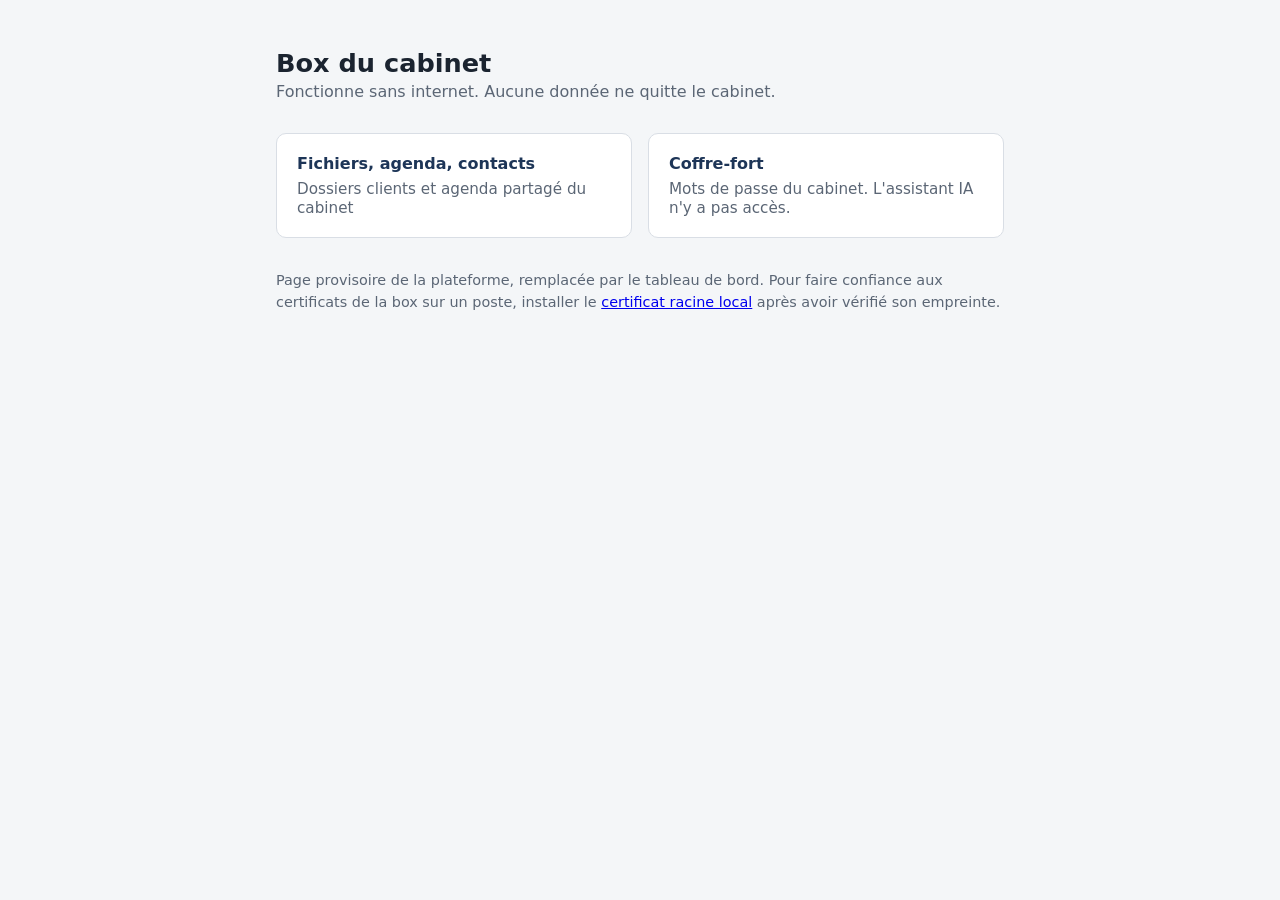
==== prototype/plateforme/accueil/index.html @ f6e835c4 "proto: plateforme de la box et jeu de données fictif du cabinet Pile Docker Compose (Caddy TLS local" ====
<!doctype html>
<html lang="fr">
<head>
<meta charset="utf-8">
<meta name="viewport" content="width=device-width, initial-scale=1">
<title>Box du cabinet</title>
<!-- Page d'accueil provisoire de la plateforme (DEV-1), remplacée par le tableau de bord de DEV-3.
     Aucune ressource externe : elle s'affiche câble débranché. -->
<style>
  :root { --fond: #f4f6f8; --carte: #ffffff; --texte: #1b2430; --doux: #5b6675; --accent: #1d3557; --bord: #d9dee5; }
  @media (prefers-color-scheme: dark) {
    :root { --fond: #11161d; --carte: #1a212b; --texte: #e6eaf0; --doux: #9aa5b4; --accent: #8fb3e8; --bord: #2c3542; }
  }
  * { box-sizing: border-box; }
  body { margin: 0; font-family: system-ui, -apple-system, "Segoe UI", sans-serif; background: var(--fond); color: var(--texte); }
  main { max-width: 760px; margin: 0 auto; padding: 48px 16px; }
  h1 { margin: 0 0 4px; font-size: 1.6rem; }
  .sous-titre { margin: 0 0 32px; color: var(--doux); }
  .services { display: grid; gap: 16px; grid-template-columns: repeat(auto-fit, minmax(220px, 1fr)); }
  a.service { display: block; padding: 20px; border: 1px solid var(--bord); border-radius: 10px; background: var(--carte); color: inherit; text-decoration: none; }
  a.service:hover { border-color: var(--accent); }
  a.service strong { display: block; color: var(--accent); margin-bottom: 6px; }
  a.service span { color: var(--doux); font-size: .95rem; }
  .note { margin-top: 32px; color: var(--doux); font-size: .9rem; line-height: 1.5; }
</style>
</head>
<body>
<main>
  <h1>Box du cabinet</h1>
  <p class="sous-titre">Fonctionne sans internet. Aucune donnée ne quitte le cabinet.</p>
  <div class="services">
    <a class="service" data-sous-domaine="cloud" href="#"><strong>Fichiers, agenda, contacts</strong><span>Dossiers clients et agenda partagé du cabinet</span></a>
    <a class="service" data-sous-domaine="coffre" href="#"><strong>Coffre-fort</strong><span>Mots de passe du cabinet. L'assistant IA n'y a pas accès.</span></a>
  </div>
  <p class="note">Page provisoire de la plateforme, remplacée par le tableau de bord. Pour faire confiance aux certificats de la box sur un poste, installer le <a href="http://" id="lien-ca">certificat racine local</a> après avoir vérifié son empreinte.</p>
</main>
<script>
  for (const lien of document.querySelectorAll("a[data-sous-domaine]")) {
    lien.href = "https://" + lien.dataset.sousDomaine + "." + location.host + "/";
  }
  document.getElementById("lien-ca").href = "http://" + location.hostname + "/autorite-locale.crt";
</script>
</body>
</html>
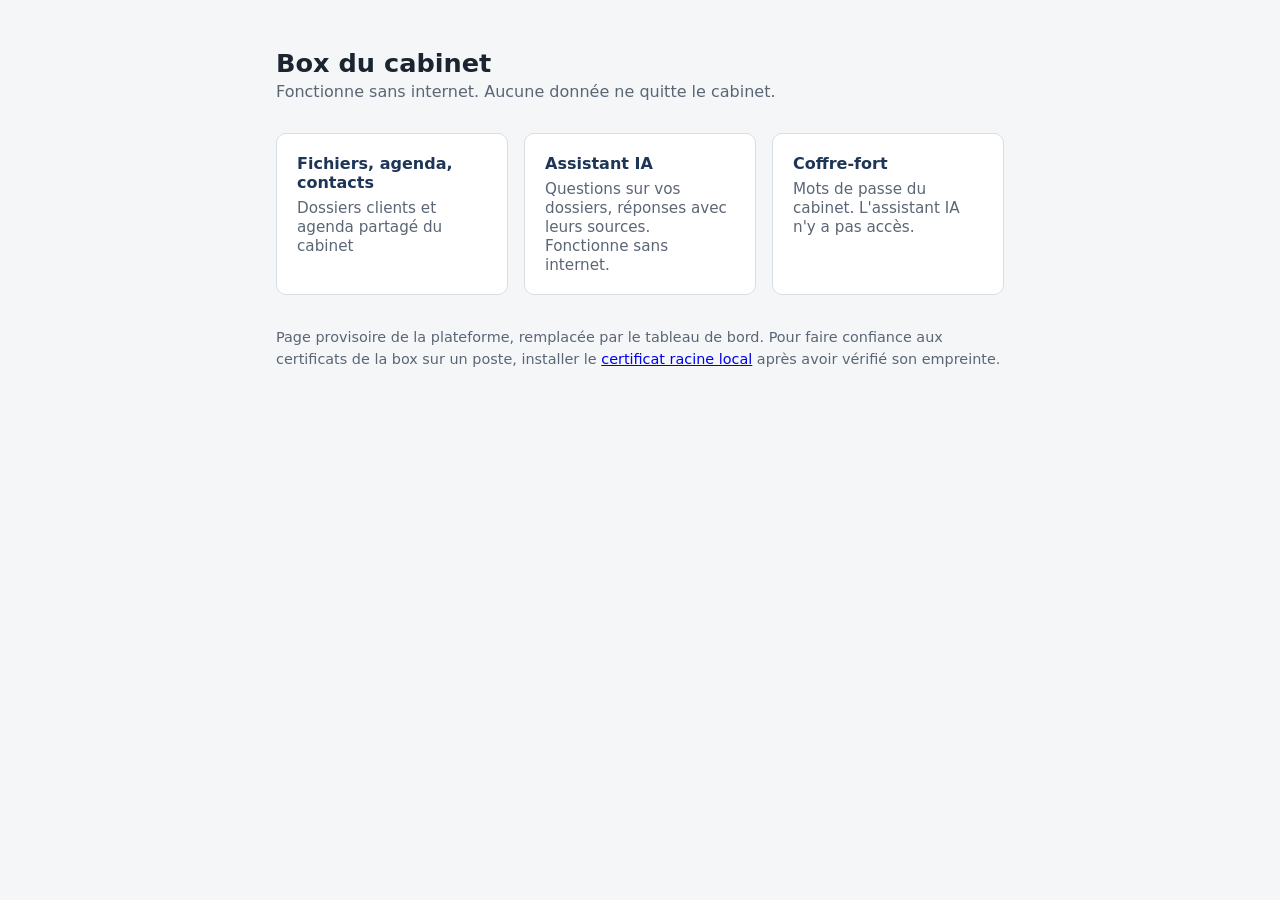
==== commit d7f33370: "proto: entrée de l'assistant sur la page d'accueil, formulaire de connexion affiché d'emblée Co-Auth" ====
--- a/prototype/plateforme/accueil/index.html
+++ b/prototype/plateforme/accueil/index.html
@@ -30,6 +30,7 @@
   <p class="sous-titre">Fonctionne sans internet. Aucune donnée ne quitte le cabinet.</p>
   <div class="services">
     <a class="service" data-sous-domaine="cloud" href="#"><strong>Fichiers, agenda, contacts</strong><span>Dossiers clients et agenda partagé du cabinet</span></a>
+    <a class="service" data-sous-domaine="ia" href="#"><strong>Assistant IA</strong><span>Questions sur vos dossiers, réponses avec leurs sources. Fonctionne sans internet.</span></a>
     <a class="service" data-sous-domaine="coffre" href="#"><strong>Coffre-fort</strong><span>Mots de passe du cabinet. L'assistant IA n'y a pas accès.</span></a>
   </div>
   <p class="note">Page provisoire de la plateforme, remplacée par le tableau de bord. Pour faire confiance aux certificats de la box sur un poste, installer le <a href="http://" id="lien-ca">certificat racine local</a> après avoir vérifié son empreinte.</p>
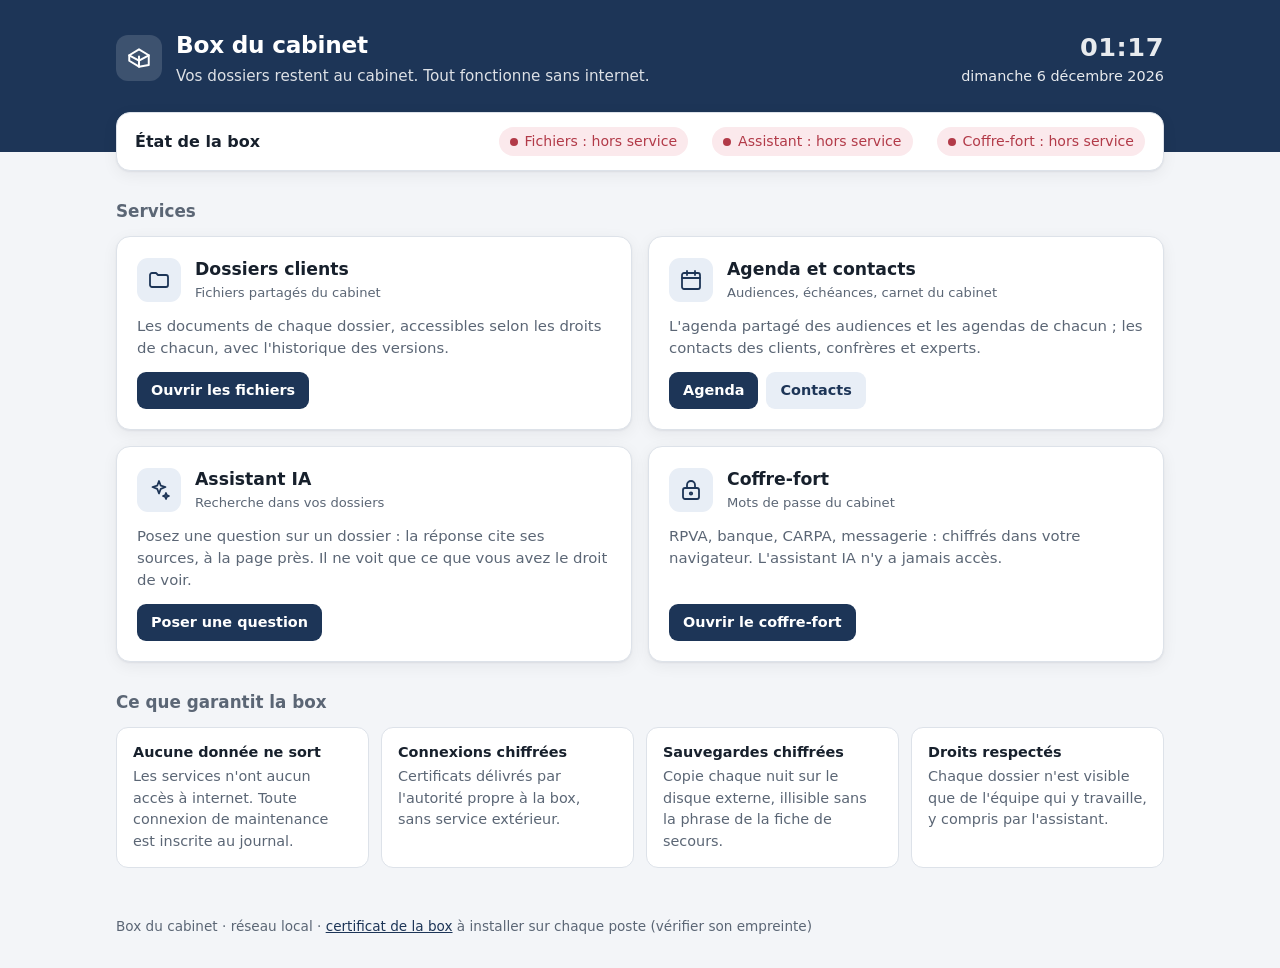
==== commit 9ce982d3: "proto: portail de la box avec accès aux services et état en direct Co-Authored-By: Claude Opus 5.5 <" ====
--- a/prototype/plateforme/accueil/index.html
+++ b/prototype/plateforme/accueil/index.html
@@ -4,42 +4,154 @@
 <meta charset="utf-8">
 <meta name="viewport" content="width=device-width, initial-scale=1">
 <title>Box du cabinet</title>
-<!-- Page d'accueil provisoire de la plateforme (DEV-1), remplacée par le tableau de bord de DEV-3.
-     Aucune ressource externe : elle s'affiche câble débranché. -->
+<!-- Portail de la box : accès aux services et état en direct. Aucune ressource externe (polices,
+     icônes et scripts sont dans ce fichier) : il s'affiche câble débranché. -->
 <style>
-  :root { --fond: #f4f6f8; --carte: #ffffff; --texte: #1b2430; --doux: #5b6675; --accent: #1d3557; --bord: #d9dee5; }
-  @media (prefers-color-scheme: dark) {
-    :root { --fond: #11161d; --carte: #1a212b; --texte: #e6eaf0; --doux: #9aa5b4; --accent: #8fb3e8; --bord: #2c3542; }
-  }
-  * { box-sizing: border-box; }
-  body { margin: 0; font-family: system-ui, -apple-system, "Segoe UI", sans-serif; background: var(--fond); color: var(--texte); }
-  main { max-width: 760px; margin: 0 auto; padding: 48px 16px; }
-  h1 { margin: 0 0 4px; font-size: 1.6rem; }
-  .sous-titre { margin: 0 0 32px; color: var(--doux); }
-  .services { display: grid; gap: 16px; grid-template-columns: repeat(auto-fit, minmax(220px, 1fr)); }
-  a.service { display: block; padding: 20px; border: 1px solid var(--bord); border-radius: 10px; background: var(--carte); color: inherit; text-decoration: none; }
-  a.service:hover { border-color: var(--accent); }
-  a.service strong { display: block; color: var(--accent); margin-bottom: 6px; }
-  a.service span { color: var(--doux); font-size: .95rem; }
-  .note { margin-top: 32px; color: var(--doux); font-size: .9rem; line-height: 1.5; }
+:root{
+  --fond:#f3f5f8;--carte:#ffffff;--texte:#17202c;--doux:#5b6675;--bord:#dde2e9;
+  --accent:#1d3557;--accent-doux:#e8eef6;--ok:#1e7a46;--ok-fond:#e5f4ec;--ko:#b23a48;--ko-fond:#fbe9ec;--attente:#9a6700;--attente-fond:#fff4d6;
+  --ombre:0 1px 2px rgba(16,24,40,.06),0 4px 16px rgba(16,24,40,.06);
+}
+@media (prefers-color-scheme:dark){:root{
+  --fond:#0f141b;--carte:#18202a;--texte:#e7ebf0;--doux:#9aa5b4;--bord:#2a3441;
+  --accent:#8fb3e8;--accent-doux:#1f2b3a;--ok:#5cc28a;--ok-fond:#163126;--ko:#ef8a96;--ko-fond:#3a1c22;--attente:#e3b341;--attente-fond:#3a3120;
+  --ombre:0 1px 2px rgba(0,0,0,.3),0 4px 16px rgba(0,0,0,.25);
+}}
+*{box-sizing:border-box}
+body{margin:0;font-family:system-ui,-apple-system,"Segoe UI",Roboto,sans-serif;background:var(--fond);color:var(--texte);line-height:1.5}
+a{color:inherit}
+.haut{background:var(--accent);color:#fff}
+@media (prefers-color-scheme:dark){.haut{background:#16243a}}
+.haut .cadre{max-width:1080px;margin:0 auto;padding:28px 16px 64px;display:flex;justify-content:space-between;gap:16px;flex-wrap:wrap;align-items:flex-start}
+.marque{display:flex;gap:14px;align-items:center}
+.logo{width:46px;height:46px;border-radius:12px;background:rgba(255,255,255,.14);display:grid;place-items:center}
+.marque h1{margin:0;font-size:1.45rem;letter-spacing:-.01em}
+.marque p{margin:2px 0 0;opacity:.85;font-size:.95rem}
+.horloge{text-align:right;font-size:.9rem;opacity:.9}
+.horloge strong{display:block;font-size:1.6rem;font-weight:600;letter-spacing:.02em}
+main{max-width:1080px;margin:-40px auto 0;padding:0 16px 48px}
+.bandeau{background:var(--carte);border:1px solid var(--bord);border-radius:14px;box-shadow:var(--ombre);padding:14px 18px;display:flex;gap:10px 24px;flex-wrap:wrap;align-items:center;margin-bottom:22px}
+.bandeau .titre{font-weight:600;margin-right:auto}
+.pastille{display:inline-flex;align-items:center;gap:7px;font-size:.88rem;padding:4px 11px;border-radius:999px;background:var(--attente-fond);color:var(--attente)}
+.pastille::before{content:"";width:8px;height:8px;border-radius:50%;background:currentColor}
+.pastille.ok{background:var(--ok-fond);color:var(--ok)}
+.pastille.ko{background:var(--ko-fond);color:var(--ko)}
+h2{font-size:1.05rem;margin:28px 0 12px;color:var(--doux);font-weight:600}
+.grille{display:grid;gap:16px;grid-template-columns:repeat(auto-fill,minmax(min(100%,440px),1fr))}
+.service{background:var(--carte);border:1px solid var(--bord);border-radius:14px;box-shadow:var(--ombre);padding:20px;display:flex;flex-direction:column;gap:12px;transition:border-color .15s,transform .15s}
+.service:hover{border-color:var(--accent);transform:translateY(-2px)}
+.service .tete{display:flex;gap:14px;align-items:center}
+.icone{width:44px;height:44px;border-radius:11px;background:var(--accent-doux);color:var(--accent);display:grid;place-items:center;flex:none}
+.service h3{margin:0;font-size:1.08rem}
+.service .etat{font-size:.82rem;color:var(--doux)}
+.service p{margin:0;color:var(--doux);font-size:.93rem;flex:1}
+.actions{display:flex;flex-wrap:wrap;gap:8px}
+.bouton{display:inline-flex;align-items:center;gap:6px;text-decoration:none;font-weight:600;font-size:.9rem;padding:8px 14px;border-radius:9px;background:var(--accent);color:var(--carte)}
+@media (prefers-color-scheme:dark){.bouton{color:#0f141b}}
+.bouton.second{background:var(--accent-doux);color:var(--accent)}
+.garanties{display:grid;gap:12px;grid-template-columns:repeat(auto-fill,minmax(230px,1fr))}
+.garantie{background:var(--carte);border:1px solid var(--bord);border-radius:12px;padding:14px 16px;font-size:.9rem;color:var(--doux)}
+.garantie strong{display:block;color:var(--texte);margin-bottom:2px}
+footer{max-width:1080px;margin:0 auto;padding:0 16px 32px;color:var(--doux);font-size:.85rem}
+footer a{color:var(--accent)}
 </style>
 </head>
 <body>
+<header class="haut"><div class="cadre">
+  <div class="marque">
+    <div class="logo" aria-hidden="true"><svg width="26" height="26" viewBox="0 0 24 24" fill="none" stroke="#fff" stroke-width="1.8" stroke-linecap="round" stroke-linejoin="round"><path d="M3 9.5 12 4l9 5.5v9L12 20l-9-5.5z"/><path d="M12 20v-9.5M3 9.5l9 5 9-5"/></svg></div>
+    <div><h1>Box du cabinet</h1><p>Vos dossiers restent au cabinet. Tout fonctionne sans internet.</p></div>
+  </div>
+  <div class="horloge"><strong id="heure">--:--</strong><span id="date"></span></div>
+</div></header>
+
 <main>
-  <h1>Box du cabinet</h1>
-  <p class="sous-titre">Fonctionne sans internet. Aucune donnée ne quitte le cabinet.</p>
-  <div class="services">
-    <a class="service" data-sous-domaine="cloud" href="#"><strong>Fichiers, agenda, contacts</strong><span>Dossiers clients et agenda partagé du cabinet</span></a>
-    <a class="service" data-sous-domaine="ia" href="#"><strong>Assistant IA</strong><span>Questions sur vos dossiers, réponses avec leurs sources. Fonctionne sans internet.</span></a>
-    <a class="service" data-sous-domaine="coffre" href="#"><strong>Coffre-fort</strong><span>Mots de passe du cabinet. L'assistant IA n'y a pas accès.</span></a>
+  <div class="bandeau">
+    <span class="titre">État de la box</span>
+    <span class="pastille" id="etat-cloud">Fichiers et agenda</span>
+    <span class="pastille" id="etat-assistant">Assistant IA</span>
+    <span class="pastille" id="etat-coffre">Coffre-fort</span>
   </div>
-  <p class="note">Page provisoire de la plateforme, remplacée par le tableau de bord. Pour faire confiance aux certificats de la box sur un poste, installer le <a href="http://" id="lien-ca">certificat racine local</a> après avoir vérifié son empreinte.</p>
+
+  <h2>Services</h2>
+  <div class="grille">
+    <section class="service">
+      <div class="tete"><div class="icone" aria-hidden="true"><svg width="24" height="24" viewBox="0 0 24 24" fill="none" stroke="currentColor" stroke-width="1.8" stroke-linecap="round" stroke-linejoin="round"><path d="M3 7a2 2 0 0 1 2-2h4l2 2h8a2 2 0 0 1 2 2v8a2 2 0 0 1-2 2H5a2 2 0 0 1-2-2z"/></svg></div>
+        <div><h3>Dossiers clients</h3><div class="etat">Fichiers partagés du cabinet</div></div></div>
+      <p>Les documents de chaque dossier, accessibles selon les droits de chacun, avec l'historique des versions.</p>
+      <div class="actions"><a class="bouton" data-service="cloud" data-chemin="/apps/files/">Ouvrir les fichiers</a></div>
+    </section>
+
+    <section class="service">
+      <div class="tete"><div class="icone" aria-hidden="true"><svg width="24" height="24" viewBox="0 0 24 24" fill="none" stroke="currentColor" stroke-width="1.8" stroke-linecap="round" stroke-linejoin="round"><rect x="3" y="5" width="18" height="16" rx="2"/><path d="M16 3v4M8 3v4M3 10h18"/></svg></div>
+        <div><h3>Agenda et contacts</h3><div class="etat">Audiences, échéances, carnet du cabinet</div></div></div>
+      <p>L'agenda partagé des audiences et les agendas de chacun ; les contacts des clients, confrères et experts.</p>
+      <div class="actions"><a class="bouton" data-service="cloud" data-chemin="/apps/calendar/">Agenda</a><a class="bouton second" data-service="cloud" data-chemin="/apps/contacts/">Contacts</a></div>
+    </section>
+
+    <section class="service">
+      <div class="tete"><div class="icone" aria-hidden="true"><svg width="24" height="24" viewBox="0 0 24 24" fill="none" stroke="currentColor" stroke-width="1.8" stroke-linecap="round" stroke-linejoin="round"><path d="M12 3l1.8 4.7L18.5 9l-4.7 1.8L12 15.5l-1.8-4.7L5.5 9l4.7-1.3z"/><path d="M19 15l.8 2.2L22 18l-2.2.8L19 21l-.8-2.2L16 18l2.2-.8z"/></svg></div>
+        <div><h3>Assistant IA</h3><div class="etat" id="detail-assistant">Recherche dans vos dossiers</div></div></div>
+      <p>Posez une question sur un dossier : la réponse cite ses sources, à la page près. Il ne voit que ce que vous avez le droit de voir.</p>
+      <div class="actions"><a class="bouton" data-service="ia" data-chemin="/">Poser une question</a></div>
+    </section>
+
+    <section class="service">
+      <div class="tete"><div class="icone" aria-hidden="true"><svg width="24" height="24" viewBox="0 0 24 24" fill="none" stroke="currentColor" stroke-width="1.8" stroke-linecap="round" stroke-linejoin="round"><rect x="4" y="10" width="16" height="11" rx="2"/><path d="M8 10V7a4 4 0 0 1 8 0v3"/><circle cx="12" cy="15.5" r="1.2"/></svg></div>
+        <div><h3>Coffre-fort</h3><div class="etat">Mots de passe du cabinet</div></div></div>
+      <p>RPVA, banque, CARPA, messagerie : chiffrés dans votre navigateur. L'assistant IA n'y a jamais accès.</p>
+      <div class="actions"><a class="bouton" data-service="coffre" data-chemin="/">Ouvrir le coffre-fort</a></div>
+    </section>
+  </div>
+
+  <h2>Ce que garantit la box</h2>
+  <div class="garanties">
+    <div class="garantie"><strong>Aucune donnée ne sort</strong>Les services n'ont aucun accès à internet. Toute connexion de maintenance est inscrite au journal.</div>
+    <div class="garantie"><strong>Connexions chiffrées</strong>Certificats délivrés par l'autorité propre à la box, sans service extérieur.</div>
+    <div class="garantie"><strong>Sauvegardes chiffrées</strong>Copie chaque nuit sur le disque externe, illisible sans la phrase de la fiche de secours.</div>
+    <div class="garantie"><strong>Droits respectés</strong>Chaque dossier n'est visible que de l'équipe qui y travaille, y compris par l'assistant.</div>
+  </div>
 </main>
+
+<footer>Box du cabinet · réseau local · <a id="lien-ca" href="#">certificat de la box</a> à installer sur chaque poste (vérifier son empreinte)</footer>
+
 <script>
-  for (const lien of document.querySelectorAll("a[data-sous-domaine]")) {
-    lien.href = "https://" + lien.dataset.sousDomaine + "." + location.host + "/";
-  }
-  document.getElementById("lien-ca").href = "http://" + location.hostname + "/autorite-locale.crt";
+const domaine = location.host;
+for (const lien of document.querySelectorAll("[data-service]")) {
+  lien.href = `https://${lien.dataset.service}.${domaine}${lien.dataset.chemin}`;
+}
+document.getElementById("lien-ca").href = `http://${location.hostname}/autorite-locale.crt`;
+
+function horloge() {
+  const maintenant = new Date();
+  document.getElementById("heure").textContent = maintenant.toLocaleTimeString("fr-FR", {hour: "2-digit", minute: "2-digit"});
+  document.getElementById("date").textContent = maintenant.toLocaleDateString("fr-FR", {weekday: "long", day: "numeric", month: "long", year: "numeric"});
+}
+
+function marquer(id, etat, texte) {
+  const el = document.getElementById(id);
+  el.className = "pastille" + (etat ? " " + etat : "");
+  el.textContent = texte;
+}
+
+async function verifier() {
+  const essai = async (chemin) => {
+    try { const r = await fetch(chemin, {cache: "no-store"}); return r.ok ? await r.json().catch(() => ({})) : null; }
+    catch { return null; }
+  };
+  const [cloud, coffre, assistant] = await Promise.all([essai("/etat/cloud"), essai("/etat/coffre"), essai("/etat/assistant")]);
+  marquer("etat-cloud", cloud && cloud.installed && !cloud.maintenance ? "ok" : "ko",
+          cloud && cloud.maintenance ? "Fichiers : maintenance" : cloud ? "Fichiers et agenda" : "Fichiers : hors service");
+  marquer("etat-coffre", coffre ? "ok" : "ko", coffre ? "Coffre-fort" : "Coffre-fort : hors service");
+  if (!assistant) marquer("etat-assistant", "ko", "Assistant : hors service");
+  else if (assistant.pret) marquer("etat-assistant", "ok", "Assistant IA");
+  else marquer("etat-assistant", "", "Assistant : démarrage");
+  if (assistant) document.getElementById("detail-assistant").textContent =
+    `${assistant.documents_indexes} documents indexés · modèle local ${assistant.modele}`;
+}
+
+horloge(); verifier();
+setInterval(horloge, 15000); setInterval(verifier, 30000);
 </script>
 </body>
 </html>
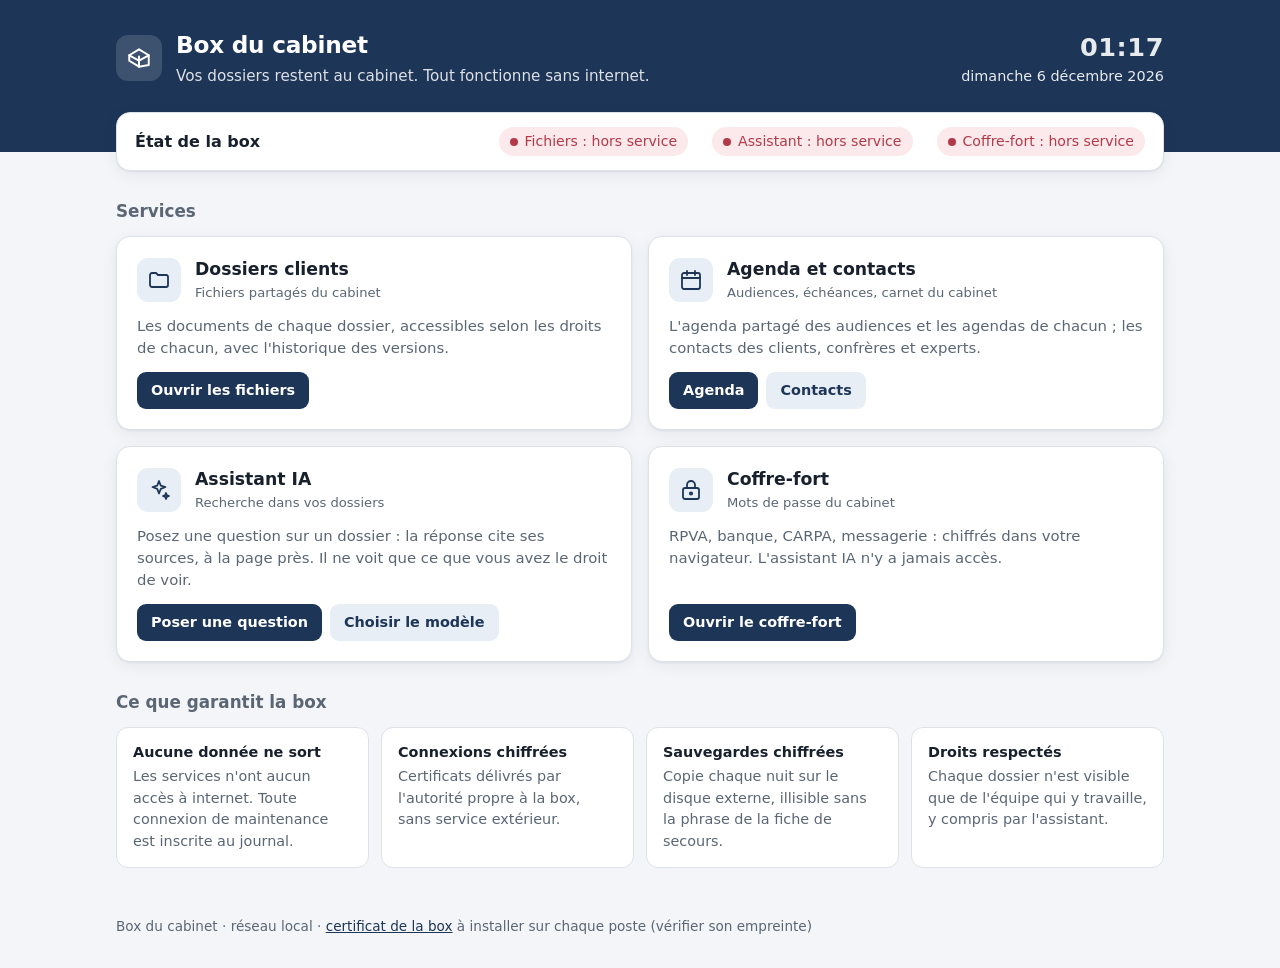
==== commit 5ff281b1: "proto: page graphique des modèles d'IA et installation de toute la box en une commande Page Modèles " ====
--- a/prototype/plateforme/accueil/index.html
+++ b/prototype/plateforme/accueil/index.html
@@ -93,7 +93,7 @@
       <div class="tete"><div class="icone" aria-hidden="true"><svg width="24" height="24" viewBox="0 0 24 24" fill="none" stroke="currentColor" stroke-width="1.8" stroke-linecap="round" stroke-linejoin="round"><path d="M12 3l1.8 4.7L18.5 9l-4.7 1.8L12 15.5l-1.8-4.7L5.5 9l4.7-1.3z"/><path d="M19 15l.8 2.2L22 18l-2.2.8L19 21l-.8-2.2L16 18l2.2-.8z"/></svg></div>
         <div><h3>Assistant IA</h3><div class="etat" id="detail-assistant">Recherche dans vos dossiers</div></div></div>
       <p>Posez une question sur un dossier : la réponse cite ses sources, à la page près. Il ne voit que ce que vous avez le droit de voir.</p>
-      <div class="actions"><a class="bouton" data-service="ia" data-chemin="/">Poser une question</a></div>
+      <div class="actions"><a class="bouton" data-service="ia" data-chemin="/">Poser une question</a><a class="bouton second" data-service="ia" data-chemin="/modeles">Choisir le modèle</a></div>
     </section>
 
     <section class="service">
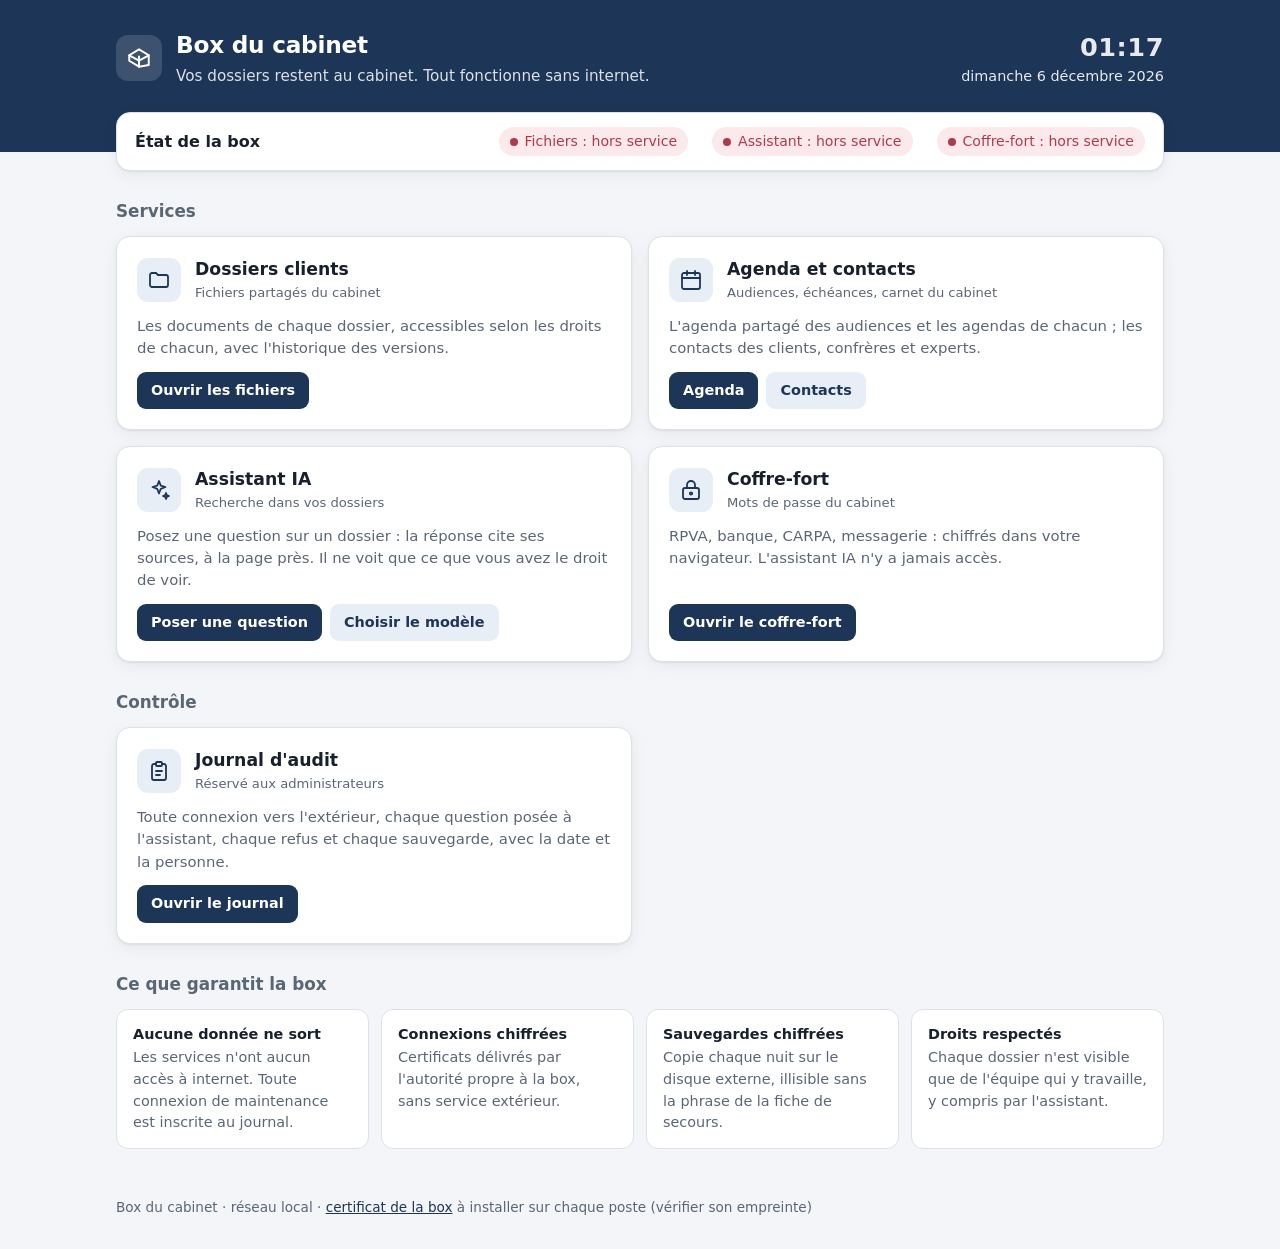
==== commit 09e337cd: "proto: coffre-fort sur un réseau séparé et journal d'audit visible (DEV-4) Le coffre-fort n'est joig" ====
--- a/prototype/plateforme/accueil/index.html
+++ b/prototype/plateforme/accueil/index.html
@@ -104,6 +104,16 @@
     </section>
   </div>
 
+  <h2>Contrôle</h2>
+  <div class="grille">
+    <section class="service">
+      <div class="tete"><div class="icone" aria-hidden="true"><svg width="24" height="24" viewBox="0 0 24 24" fill="none" stroke="currentColor" stroke-width="1.8" stroke-linecap="round" stroke-linejoin="round"><path d="M9 5H7a2 2 0 0 0-2 2v12a2 2 0 0 0 2 2h10a2 2 0 0 0 2-2V7a2 2 0 0 0-2-2h-2"/><rect x="9" y="3" width="6" height="4" rx="1"/><path d="M9 12h6M9 16h4"/></svg></div>
+        <div><h3>Journal d'audit</h3><div class="etat">Réservé aux administrateurs</div></div></div>
+      <p>Toute connexion vers l'extérieur, chaque question posée à l'assistant, chaque refus et chaque sauvegarde, avec la date et la personne.</p>
+      <div class="actions"><a class="bouton" data-service="ia" data-chemin="/journal">Ouvrir le journal</a></div>
+    </section>
+  </div>
+
   <h2>Ce que garantit la box</h2>
   <div class="garanties">
     <div class="garantie"><strong>Aucune donnée ne sort</strong>Les services n'ont aucun accès à internet. Toute connexion de maintenance est inscrite au journal.</div>
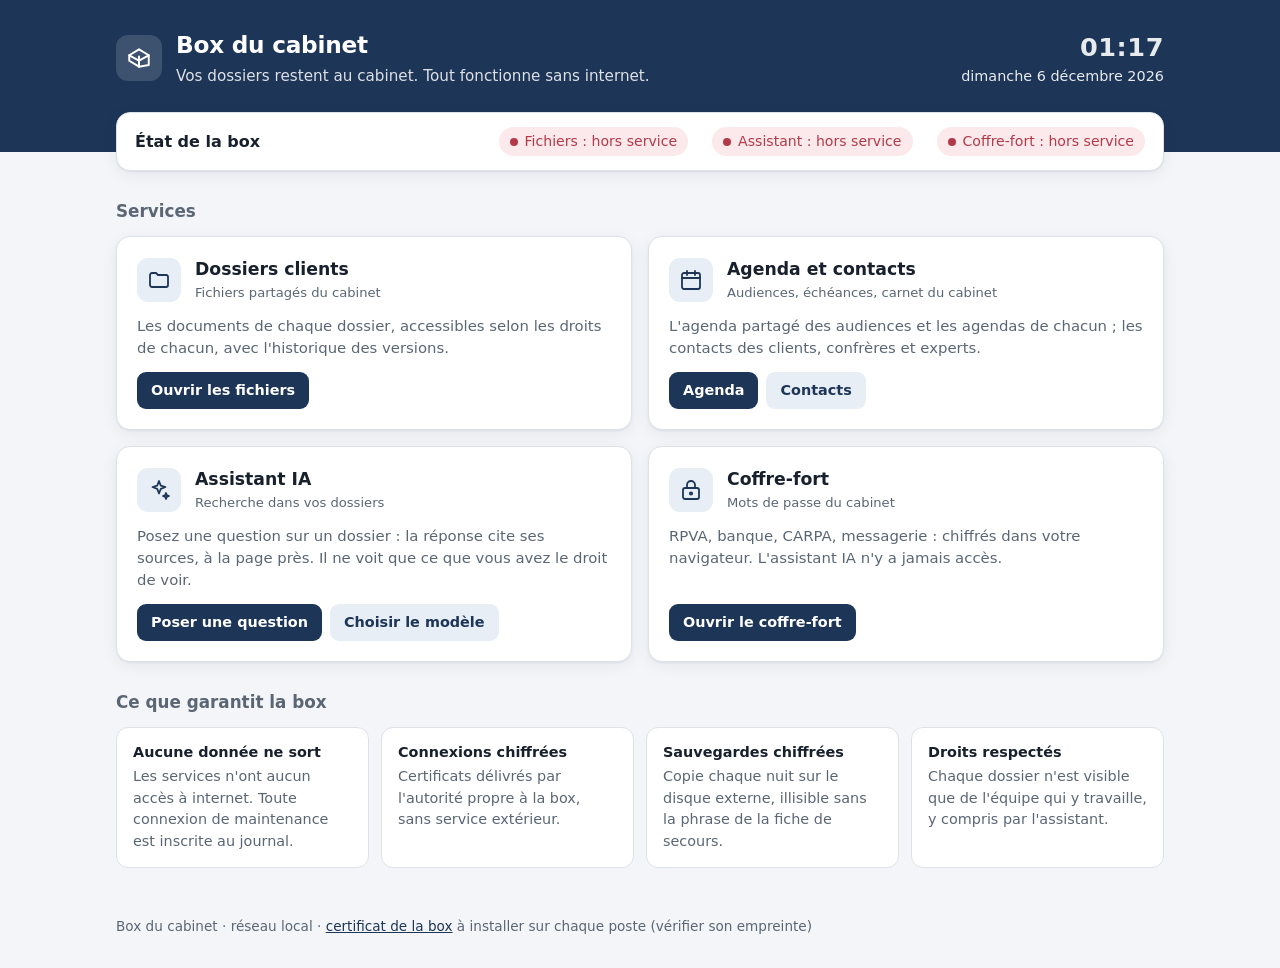
==== commit 0ce29151: "Merge pull request #2 from OctaveLouvel/dev2-ia Dev2 ia" ====
--- a/prototype/plateforme/accueil/index.html
+++ b/prototype/plateforme/accueil/index.html
@@ -104,16 +104,6 @@
     </section>
   </div>
 
-  <h2>Contrôle</h2>
-  <div class="grille">
-    <section class="service">
-      <div class="tete"><div class="icone" aria-hidden="true"><svg width="24" height="24" viewBox="0 0 24 24" fill="none" stroke="currentColor" stroke-width="1.8" stroke-linecap="round" stroke-linejoin="round"><path d="M9 5H7a2 2 0 0 0-2 2v12a2 2 0 0 0 2 2h10a2 2 0 0 0 2-2V7a2 2 0 0 0-2-2h-2"/><rect x="9" y="3" width="6" height="4" rx="1"/><path d="M9 12h6M9 16h4"/></svg></div>
-        <div><h3>Journal d'audit</h3><div class="etat">Réservé aux administrateurs</div></div></div>
-      <p>Toute connexion vers l'extérieur, chaque question posée à l'assistant, chaque refus et chaque sauvegarde, avec la date et la personne.</p>
-      <div class="actions"><a class="bouton" data-service="ia" data-chemin="/journal">Ouvrir le journal</a></div>
-    </section>
-  </div>
-
   <h2>Ce que garantit la box</h2>
   <div class="garanties">
     <div class="garantie"><strong>Aucune donnée ne sort</strong>Les services n'ont aucun accès à internet. Toute connexion de maintenance est inscrite au journal.</div>
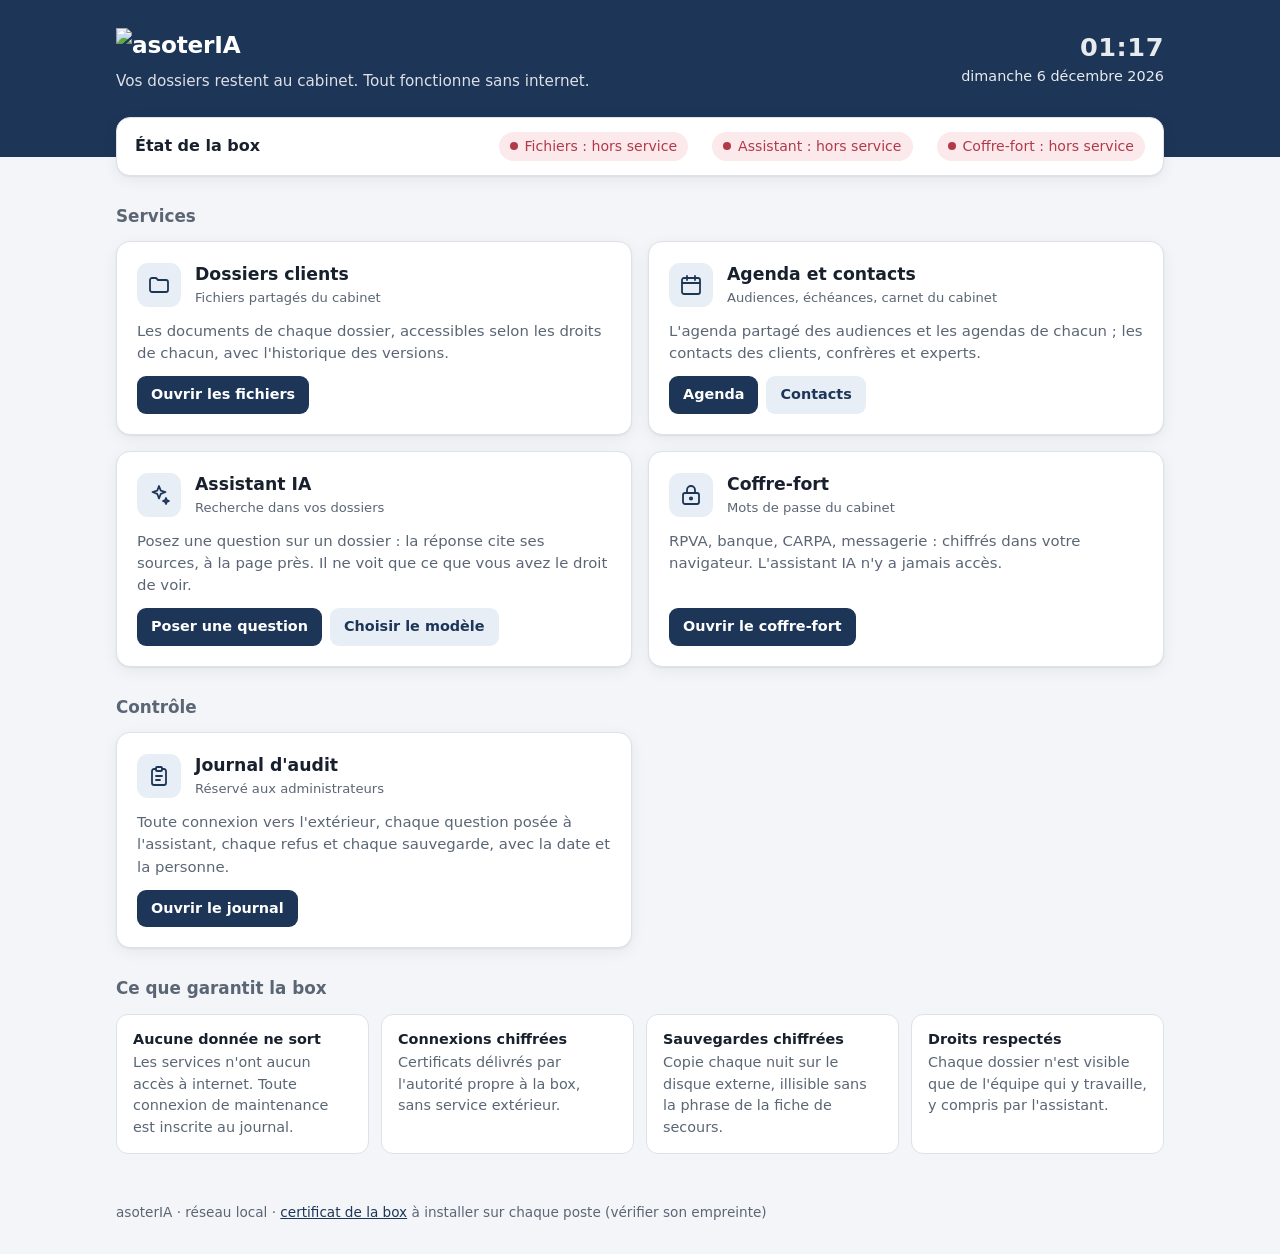
==== commit 17dc3a9c: "livrables: nom asoterIA et logo, repris dans le portail, l'assistant et les documents Logo fait sur " ====
--- a/prototype/plateforme/accueil/index.html
+++ b/prototype/plateforme/accueil/index.html
@@ -3,7 +3,8 @@
 <head>
 <meta charset="utf-8">
 <meta name="viewport" content="width=device-width, initial-scale=1">
-<title>Box du cabinet</title>
+<title>asoterIA</title>
+<link rel="icon" type="image/png" href="/favicon.png">
 <!-- Portail de la box : accès aux services et état en direct. Aucune ressource externe (polices,
      icônes et scripts sont dans ce fichier) : il s'affiche câble débranché. -->
 <style>
@@ -24,7 +25,7 @@
 @media (prefers-color-scheme:dark){.haut{background:#16243a}}
 .haut .cadre{max-width:1080px;margin:0 auto;padding:28px 16px 64px;display:flex;justify-content:space-between;gap:16px;flex-wrap:wrap;align-items:flex-start}
 .marque{display:flex;gap:14px;align-items:center}
-.logo{width:46px;height:46px;border-radius:12px;background:rgba(255,255,255,.14);display:grid;place-items:center}
+.logo{display:block;height:40px;width:auto;max-width:100%}
 .marque h1{margin:0;font-size:1.45rem;letter-spacing:-.01em}
 .marque p{margin:2px 0 0;opacity:.85;font-size:.95rem}
 .horloge{text-align:right;font-size:.9rem;opacity:.9}
@@ -59,8 +60,7 @@
 <body>
 <header class="haut"><div class="cadre">
   <div class="marque">
-    <div class="logo" aria-hidden="true"><svg width="26" height="26" viewBox="0 0 24 24" fill="none" stroke="#fff" stroke-width="1.8" stroke-linecap="round" stroke-linejoin="round"><path d="M3 9.5 12 4l9 5.5v9L12 20l-9-5.5z"/><path d="M12 20v-9.5M3 9.5l9 5 9-5"/></svg></div>
-    <div><h1>Box du cabinet</h1><p>Vos dossiers restent au cabinet. Tout fonctionne sans internet.</p></div>
+    <div><h1><img class="logo" src="/logo.png" alt="asoterIA" width="200" height="40"></h1><p>Vos dossiers restent au cabinet. Tout fonctionne sans internet.</p></div>
   </div>
   <div class="horloge"><strong id="heure">--:--</strong><span id="date"></span></div>
 </div></header>
@@ -104,6 +104,16 @@
     </section>
   </div>
 
+  <h2>Contrôle</h2>
+  <div class="grille">
+    <section class="service">
+      <div class="tete"><div class="icone" aria-hidden="true"><svg width="24" height="24" viewBox="0 0 24 24" fill="none" stroke="currentColor" stroke-width="1.8" stroke-linecap="round" stroke-linejoin="round"><path d="M9 5H7a2 2 0 0 0-2 2v12a2 2 0 0 0 2 2h10a2 2 0 0 0 2-2V7a2 2 0 0 0-2-2h-2"/><rect x="9" y="3" width="6" height="4" rx="1"/><path d="M9 12h6M9 16h4"/></svg></div>
+        <div><h3>Journal d'audit</h3><div class="etat">Réservé aux administrateurs</div></div></div>
+      <p>Toute connexion vers l'extérieur, chaque question posée à l'assistant, chaque refus et chaque sauvegarde, avec la date et la personne.</p>
+      <div class="actions"><a class="bouton" data-service="ia" data-chemin="/journal">Ouvrir le journal</a></div>
+    </section>
+  </div>
+
   <h2>Ce que garantit la box</h2>
   <div class="garanties">
     <div class="garantie"><strong>Aucune donnée ne sort</strong>Les services n'ont aucun accès à internet. Toute connexion de maintenance est inscrite au journal.</div>
@@ -113,7 +123,7 @@
   </div>
 </main>
 
-<footer>Box du cabinet · réseau local · <a id="lien-ca" href="#">certificat de la box</a> à installer sur chaque poste (vérifier son empreinte)</footer>
+<footer>asoterIA · réseau local · <a id="lien-ca" href="#">certificat de la box</a> à installer sur chaque poste (vérifier son empreinte)</footer>
 
 <script>
 const domaine = location.host;
